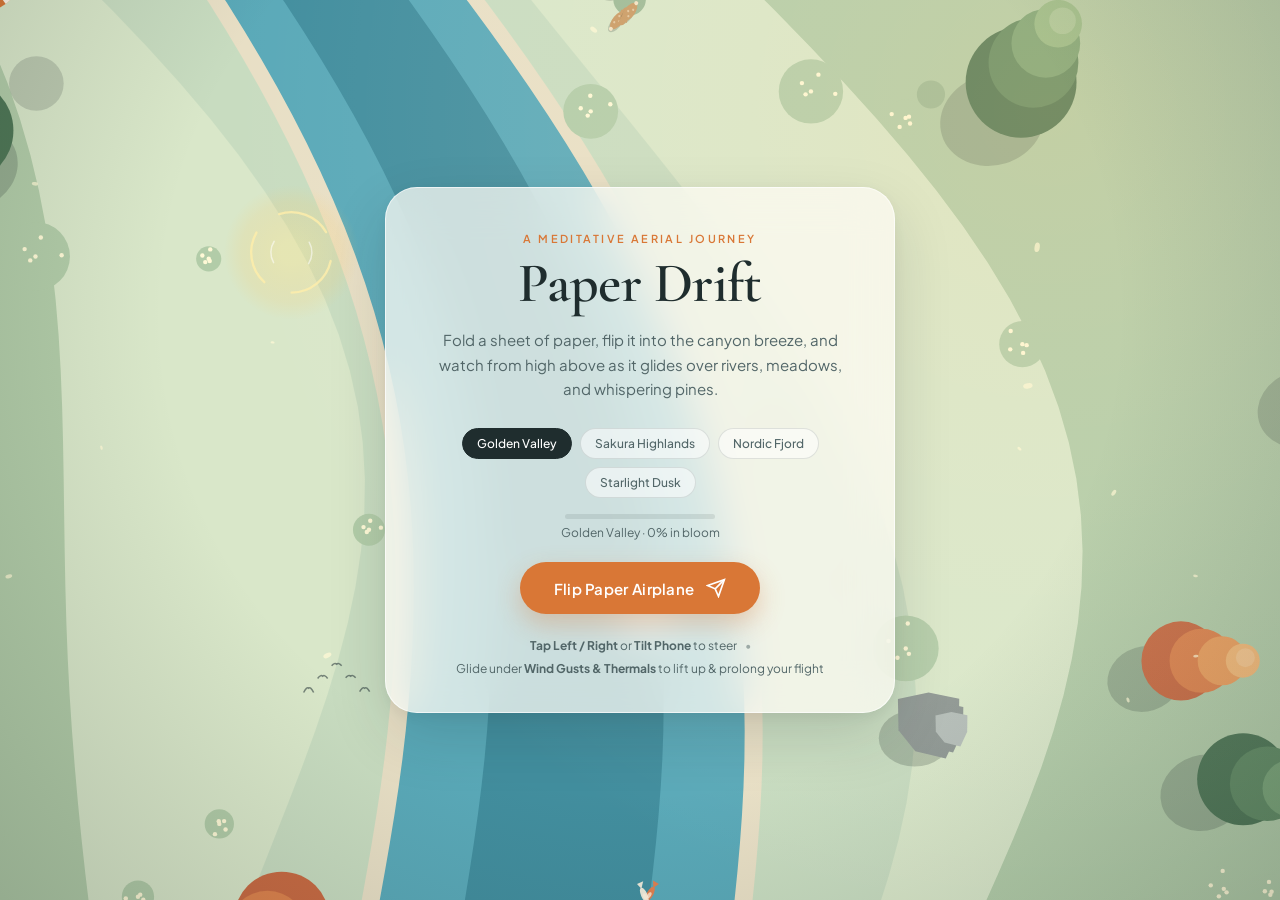
==== zenflight/index.html @ 858b2fb8 "ZenFlight: living world (wake, ripples, creatures, rainbow, escort birds, bloom) Co-Authored-By: Cla" ====
<!DOCTYPE html>
<html lang="en">
<head>
  <meta charset="UTF-8" />
  <meta name="viewport" content="width=device-width, initial-scale=1.0, maximum-scale=1.0, user-scalable=no, viewport-fit=cover" />
  <meta name="apple-mobile-web-app-capable" content="yes" />
  <meta name="apple-mobile-web-app-status-bar-style" content="black-translucent" />
  <meta name="theme-color" content="#d7e6de" />
  <title>Drift — A Peaceful Paper Airplane Journey</title>
  <link rel="preconnect" href="https://fonts.googleapis.com">
  <link rel="preconnect" href="https://fonts.gstatic.com" crossorigin>
  <link href="https://fonts.googleapis.com/css2?family=Cormorant+Garamond:ital,wght@0,400;0,600;1,400&family=Plus+Jakarta+Sans:wght@300;400;500;600&display=swap" rel="stylesheet">
  <link rel="stylesheet" href="styles.css" />
</head>
<body>
  <div id="game-container">
    <canvas id="game-canvas"></canvas>

    <!-- Subtle Vignette & Sun Flare Overlay -->
    <div id="atmosphere-overlay"></div>

    <!-- Gentle in-world messages -->
    <div id="whisper" class="whisper" aria-live="polite"></div>

    <!-- Top HUD -->
    <header id="hud-top" class="hud-hidden">
      <div class="hud-stats">
        <div class="stat-pill">
          <span class="stat-label">DISTANCE</span>
          <span id="stat-distance" class="stat-value">0 m</span>
        </div>
        <div class="stat-pill">
          <span class="stat-label">ALTITUDE</span>
          <span id="stat-altitude" class="stat-value">42 m</span>
        </div>
        <div class="stat-pill">
          <span class="stat-label">WIND RINGS</span>
          <span id="stat-thermals" class="stat-value">0</span>
        </div>
      </div>

      <div class="hud-controls">
        <button id="btn-biome" class="icon-btn" title="Change Time of Day / Scenery">
          <svg width="18" height="18" viewBox="0 0 24 24" fill="none" stroke="currentColor" stroke-width="1.8">
            <circle cx="12" cy="12" r="4"/>
            <path d="M12 2v2M12 20v2M4.93 4.93l1.41 1.41M17.66 17.66l1.41 1.41M2 12h2M20 12h2M6.34 17.66l-1.41 1.41M19.07 4.93l-1.41 1.41"/>
          </svg>
          <span id="biome-label">Golden Valley</span>
        </button>

        <button id="btn-zen" class="icon-btn" title="Toggle Zen Mode (No Obstacle Collisions)">
          <svg width="18" height="18" viewBox="0 0 24 24" fill="none" stroke="currentColor" stroke-width="1.8">
            <path d="M12 22s8-4 8-10V5l-8-3-8 3v7c0 6 8 10 8 10z"/>
          </svg>
          <span id="zen-label">Zen: Off</span>
        </button>

        <button id="btn-tilt" class="icon-btn" title="Toggle Phone Tilt Steering">
          <svg width="18" height="18" viewBox="0 0 24 24" fill="none" stroke="currentColor" stroke-width="1.8">
            <rect x="6" y="2" width="12" height="20" rx="2" ry="2"/>
            <line x1="12" y1="18" x2="12.01" y2="18"/>
          </svg>
          <span id="tilt-label">Tilt: On</span>
        </button>

        <button id="btn-audio" class="icon-btn" title="Toggle Ambient Soundscape">
          <svg id="icon-sound-on" width="18" height="18" viewBox="0 0 24 24" fill="none" stroke="currentColor" stroke-width="1.8">
            <polygon points="11 5 6 9 2 9 2 15 6 15 11 19 11 5"/>
            <path d="M15.54 8.46a5 5 0 0 1 0 7.07"/>
            <path d="M19.07 4.93a10 10 0 0 1 0 14.14"/>
          </svg>
          <svg id="icon-sound-off" class="hidden" width="18" height="18" viewBox="0 0 24 24" fill="none" stroke="currentColor" stroke-width="1.8">
            <polygon points="11 5 6 9 2 9 2 15 6 15 11 19 11 5"/>
            <line x1="23" y1="9" x2="17" y2="15"/>
            <line x1="17" y1="9" x2="23" y2="15"/>
          </svg>
        </button>
      </div>
    </header>

    <!-- Interactive Breeze Touch Zones Indicator (fades out after first few turns) -->
    <div id="breeze-hints" class="hud-hidden">
      <div class="breeze-zone left-zone" id="hint-left">
        <div class="breeze-icon">
          <svg width="28" height="28" viewBox="0 0 24 24" fill="none" stroke="currentColor" stroke-width="1.5">
            <path d="M9.59 4.59A2 2 0 1 1 11 8H2m10.59 11.41A2 2 0 1 0 14 16H2m15.73-8.27A2.5 2.5 0 1 1 19.5 12H2"/>
          </svg>
        </div>
        <span>Tap or Tilt Left<br><small>Steer Left</small></span>
      </div>
      <div class="breeze-zone right-zone" id="hint-right">
        <div class="breeze-icon">
          <svg width="28" height="28" viewBox="0 0 24 24" fill="none" stroke="currentColor" stroke-width="1.5" style="transform: scaleX(-1);">
            <path d="M9.59 4.59A2 2 0 1 1 11 8H2m10.59 11.41A2 2 0 1 0 14 16H2m15.73-8.27A2.5 2.5 0 1 1 19.5 12H2"/>
          </svg>
        </div>
        <span>Tap or Tilt Right<br><small>Steer Right</small></span>
      </div>
    </div>

    <!-- Title / Launch Screen -->
    <section id="title-screen" class="overlay-screen active">
      <div class="title-card">
        <span class="subtitle-eyebrow">A MEDITATIVE AERIAL JOURNEY</span>
        <h1 class="main-title">Paper Drift</h1>
        <p class="title-description">
          Fold a sheet of paper, flip it into the canyon breeze, and watch from high above as it glides over rivers, meadows, and whispering pines.
        </p>

        <div class="biome-selector">
          <button class="biome-chip active" data-biome="0">Golden Valley</button>
          <button class="biome-chip" data-biome="1">Sakura Highlands</button>
          <button class="biome-chip" data-biome="2">Nordic Fjord</button>
          <button class="biome-chip" data-biome="3">Starlight Dusk</button>
        </div>

        <div class="bloom-mini">
          <div class="bloom-bar small"><div id="bloom-mini-fill" class="bloom-fill"></div></div>
          <span id="bloom-mini-text"></span>
        </div>

        <button id="btn-launch" class="primary-btn">
          <span>Flip Paper Airplane</span>
          <svg width="20" height="20" viewBox="0 0 24 24" fill="none" stroke="currentColor" stroke-width="2">
            <line x1="22" y1="2" x2="11" y2="13"/>
            <polygon points="22 2 15 22 11 13 2 9 22 2"/>
          </svg>
        </button>

        <div class="controls-footnote">
          <span><strong>Tap Left / Right</strong> or <strong>Tilt Phone</strong> to steer</span>
          <span class="dot">•</span>
          <span>Glide under <strong>Wind Gusts &amp; Thermals</strong> to lift up &amp; prolong your flight</span>
        </div>
      </div>
    </section>

    <!-- Soft Landing / Rest Screen -->
    <section id="landing-screen" class="overlay-screen">
      <div class="title-card compact">
        <span id="landing-reason" class="subtitle-eyebrow">GENTLE LANDING IN THE MEADOW</span>
        <h2 class="secondary-title">Flight Complete</h2>
        <div id="new-record-badge" class="new-record-badge hidden">
          <svg width="15" height="15" viewBox="0 0 24 24" fill="currentColor" stroke="none">
            <polygon points="12 2 15.09 8.26 22 9.27 17 14.14 18.18 21.02 12 17.77 5.82 21.02 7 14.14 2 9.27 8.91 8.26 12 2"/>
          </svg>
          <span>New Longest Glide Record!</span>
        </div>
        
        <div class="summary-grid">
          <div class="summary-item">
            <span class="summary-num" id="final-distance">0 m</span>
            <span class="summary-lbl">Distance Flown</span>
          </div>
          <div class="summary-item">
            <span class="summary-num" id="final-thermals">0</span>
            <span class="summary-lbl">Gusts &amp; Thermals</span>
          </div>
          <div class="summary-item" id="best-summary-item">
            <span class="summary-num" id="final-best">0 m</span>
            <span class="summary-lbl">Longest Glide</span>
          </div>
        </div>

        <div class="bloom-panel">
          <div class="bloom-head"><span id="bloom-title">Valley in bloom</span><span id="bloom-pct">0%</span></div>
          <div class="bloom-bar"><div id="bloom-fill" class="bloom-fill"></div></div>
          <div class="bloom-foot" id="bloom-note"></div>
        </div>

        <div class="action-row">
          <button id="btn-relaunch" class="primary-btn">
            <span>Flip Another Plane</span>
            <svg width="18" height="18" viewBox="0 0 24 24" fill="none" stroke="currentColor" stroke-width="2">
              <line x1="22" y1="2" x2="11" y2="13"/>
              <polygon points="22 2 15 22 11 13 2 9 22 2"/>
            </svg>
          </button>
          <button id="btn-change-env" class="secondary-btn" title="Change the scenery for your next flight">
            <svg width="16" height="16" viewBox="0 0 24 24" fill="none" stroke="currentColor" stroke-width="2" stroke-linecap="round" stroke-linejoin="round">
              <path d="M3 18l6-9 4 6 3-4 5 7z"/><circle cx="17" cy="6" r="2"/>
            </svg>
            <span>Change Environment: <strong id="env-btn-name">Golden Valley</strong></span>
          </button>
        </div>
      </div>
    </section>
  </div>

  <script src="game.js"></script>
</body>
</html>
---- zenflight/styles.css ----
:root {
  --glass-bg: rgba(255, 252, 246, 0.72);
  --glass-border: rgba(255, 255, 255, 0.65);
  --glass-shadow: 0 24px 60px rgba(24, 34, 38, 0.14), 0 4px 16px rgba(24, 34, 38, 0.06);
  --text-primary: #1f2d2e;
  --text-secondary: #526668;
  --accent-warm: #d97736;
  --accent-warm-hover: #c56628;
  --font-serif: 'Cormorant Garamond', Georgia, serif;
  --font-sans: 'Plus Jakarta Sans', -apple-system, BlinkMacSystemFont, sans-serif;
}

* {
  box-sizing: border-box;
  margin: 0;
  padding: 0;
  user-select: none;
  -webkit-user-select: none;
  -webkit-touch-callout: none;
  -webkit-tap-highlight-color: transparent;
}

html, body {
  width: 100%;
  height: 100%;
  height: 100dvh;
  overflow: hidden;
  overscroll-behavior: none;
  touch-action: none;
  background-color: #d7e6de;
  font-family: var(--font-sans);
  color: var(--text-primary);
}

#game-container {
  position: relative;
  width: 100vw;
  height: 100vh;
  height: 100dvh;
  overflow: hidden;
  touch-action: none;
}

#game-canvas {
  display: block;
  width: 100%;
  height: 100%;
  cursor: pointer;
  touch-action: none;
}

#atmosphere-overlay {
  position: absolute;
  inset: 0;
  pointer-events: none;
  background: radial-gradient(circle at 50% 35%, transparent 55%, rgba(16, 26, 28, 0.18) 100%);
  z-index: 2;
}

/* Top HUD */
#hud-top {
  position: absolute;
  top: max(20px, env(safe-area-inset-top, 20px));
  left: max(24px, env(safe-area-inset-left, 24px));
  right: max(24px, env(safe-area-inset-right, 24px));
  display: flex;
  justify-content: space-between;
  align-items: center;
  z-index: 10;
  pointer-events: none;
  transition: opacity 0.6s ease, transform 0.6s ease;
}

.hud-hidden {
  opacity: 0 !important;
  transform: translateY(-10px);
  pointer-events: none !important;
}

.hud-stats {
  display: flex;
  gap: 12px;
  pointer-events: auto;
}

.stat-pill {
  background: rgba(255, 253, 249, 0.72);
  backdrop-filter: blur(12px);
  -webkit-backdrop-filter: blur(12px);
  border: 1px solid rgba(255, 255, 255, 0.6);
  border-radius: 999px;
  padding: 8px 18px;
  display: flex;
  align-items: baseline;
  gap: 8px;
  box-shadow: 0 4px 20px rgba(0, 0, 0, 0.06);
  transition: background 0.3s ease, border-color 0.3s ease, transform 0.3s ease;
}

.stat-pill.low-altitude {
  background: rgba(255, 236, 214, 0.92);
  border-color: rgba(217, 119, 54, 0.65);
}

.stat-pill.low-altitude .stat-value,
.stat-pill.low-altitude .stat-label {
  color: #b85318;
}

.stat-label {
  font-size: 10px;
  font-weight: 600;
  letter-spacing: 0.14em;
  color: var(--text-secondary);
}

.stat-value {
  font-size: 15px;
  font-weight: 600;
  color: var(--text-primary);
  font-variant-numeric: tabular-nums;
}

.hud-controls {
  display: flex;
  gap: 10px;
  pointer-events: auto;
}

.icon-btn {
  display: inline-flex;
  align-items: center;
  gap: 7px;
  background: rgba(255, 253, 249, 0.75);
  backdrop-filter: blur(12px);
  -webkit-backdrop-filter: blur(12px);
  border: 1px solid rgba(255, 255, 255, 0.65);
  border-radius: 999px;
  padding: 8px 15px;
  font-family: var(--font-sans);
  font-size: 12px;
  font-weight: 500;
  color: var(--text-primary);
  cursor: pointer;
  box-shadow: 0 4px 18px rgba(0, 0, 0, 0.06);
  transition: all 0.2s ease;
}

.icon-btn:hover {
  background: rgba(255, 255, 255, 0.92);
  transform: translateY(-1px);
}

.icon-btn.active-mode {
  background: rgba(217, 119, 54, 0.16);
  border-color: rgba(217, 119, 54, 0.45);
  color: #9e4710;
}

.hidden {
  display: none !important;
}

/* Interactive Breeze Hints */
#breeze-hints {
  position: absolute;
  bottom: max(36px, calc(env(safe-area-inset-bottom, 0px) + 18px));
  left: max(36px, env(safe-area-inset-left, 36px));
  right: max(36px, env(safe-area-inset-right, 36px));
  display: flex;
  justify-content: space-between;
  pointer-events: none;
  z-index: 6;
  transition: opacity 1s ease;
}

.breeze-zone {
  display: flex;
  align-items: center;
  gap: 12px;
  padding: 12px 20px;
  border-radius: 20px;
  background: rgba(255, 253, 249, 0.42);
  backdrop-filter: blur(8px);
  -webkit-backdrop-filter: blur(8px);
  border: 1px solid rgba(255, 255, 255, 0.45);
  color: var(--text-primary);
  font-size: 13px;
  font-weight: 500;
  line-height: 1.3;
  transition: transform 0.25s ease, background 0.25s ease, opacity 0.6s ease;
}

.breeze-zone small {
  font-weight: 400;
  font-size: 11px;
  color: var(--text-secondary);
}

.breeze-zone.right-zone {
  flex-direction: row-reverse;
  text-align: right;
}

.breeze-zone.active-gust {
  background: rgba(255, 255, 255, 0.82);
  transform: scale(1.05);
}

/* Overlay Screens */
.overlay-screen {
  position: absolute;
  inset: 0;
  display: flex;
  align-items: center;
  justify-content: center;
  padding: 24px;
  z-index: 20;
  opacity: 0;
  pointer-events: none;
  transition: opacity 0.55s cubic-bezier(0.22, 1, 0.36, 1);
}

.overlay-screen.active {
  opacity: 1;
  pointer-events: auto;
}

.title-card {
  max-width: 510px;
  width: 100%;
  background: var(--glass-bg);
  backdrop-filter: blur(22px);
  -webkit-backdrop-filter: blur(22px);
  border: 1px solid var(--glass-border);
  border-radius: 32px;
  padding: 44px 40px 36px;
  text-align: center;
  box-shadow: var(--glass-shadow);
  transform: translateY(12px);
  transition: transform 0.55s cubic-bezier(0.22, 1, 0.36, 1);
}

.overlay-screen.active .title-card {
  transform: translateY(0);
}

.subtitle-eyebrow {
  display: block;
  font-size: 11px;
  font-weight: 600;
  letter-spacing: 0.22em;
  color: var(--accent-warm);
  margin-bottom: 10px;
}

.main-title {
  font-family: var(--font-serif);
  font-size: 56px;
  font-weight: 600;
  line-height: 1.02;
  letter-spacing: -0.01em;
  color: var(--text-primary);
  margin-bottom: 16px;
}

.secondary-title {
  font-family: var(--font-serif);
  font-size: 42px;
  font-weight: 600;
  color: var(--text-primary);
  margin-bottom: 24px;
}

.title-description {
  font-size: 15px;
  line-height: 1.65;
  color: var(--text-secondary);
  margin-bottom: 26px;
}

.biome-selector {
  display: flex;
  flex-wrap: wrap;
  justify-content: center;
  gap: 8px;
  margin-bottom: 28px;
}

.biome-chip {
  background: rgba(255, 255, 255, 0.55);
  border: 1px solid rgba(31, 45, 46, 0.12);
  border-radius: 999px;
  padding: 7px 14px;
  font-family: var(--font-sans);
  font-size: 12px;
  font-weight: 500;
  color: var(--text-secondary);
  cursor: pointer;
  transition: all 0.2s ease;
}

.biome-chip:hover {
  background: rgba(255, 255, 255, 0.85);
  color: var(--text-primary);
}

.biome-chip.active {
  background: var(--text-primary);
  color: #fff;
  border-color: var(--text-primary);
}

.primary-btn {
  display: inline-flex;
  align-items: center;
  justify-content: center;
  gap: 12px;
  background: var(--accent-warm);
  color: #fff;
  border: none;
  border-radius: 999px;
  padding: 16px 34px;
  font-family: var(--font-sans);
  font-size: 15px;
  font-weight: 600;
  letter-spacing: 0.02em;
  cursor: pointer;
  box-shadow: 0 10px 26px rgba(217, 119, 54, 0.32);
  transition: transform 0.22s ease, background 0.22s ease, box-shadow 0.22s ease;
}

.primary-btn:hover {
  background: var(--accent-warm-hover);
  transform: translateY(-2px);
  box-shadow: 0 14px 30px rgba(217, 119, 54, 0.42);
}

.primary-btn:active {
  transform: translateY(0);
}

.whisper {
  position: absolute;
  top: 17%;
  left: 50%;
  transform: translate(-50%, -6px);
  z-index: 8;
  padding: 9px 18px;
  border-radius: 999px;
  background: rgba(255, 252, 246, 0.78);
  border: 1px solid rgba(255, 255, 255, 0.7);
  box-shadow: 0 8px 24px rgba(24, 34, 38, 0.12);
  font-family: var(--font-serif);
  font-style: italic;
  font-size: 17px;
  color: var(--text-primary);
  white-space: nowrap;
  max-width: 92vw;
  overflow: hidden;
  text-overflow: ellipsis;
  opacity: 0;
  pointer-events: none;
  transition: opacity 0.6s ease, transform 0.6s ease;
}

.whisper.show {
  opacity: 1;
  transform: translate(-50%, 0);
}

.bloom-panel {
  margin: 0 auto 24px;
  max-width: 360px;
  text-align: left;
}

.bloom-head {
  display: flex;
  justify-content: space-between;
  font-family: var(--font-sans);
  font-size: 12px;
  font-weight: 600;
  letter-spacing: 0.04em;
  color: var(--text-secondary);
  margin-bottom: 7px;
}

.bloom-bar {
  height: 8px;
  border-radius: 999px;
  background: rgba(31, 45, 46, 0.1);
  overflow: hidden;
}

.bloom-bar.small {
  width: 150px;
  height: 5px;
}

.bloom-fill {
  height: 100%;
  width: 0;
  border-radius: 999px;
  background: linear-gradient(90deg, #8fbf8a, #f0a6b8);
  transition: width 1.4s cubic-bezier(0.22, 0.8, 0.3, 1);
}

.bloom-foot {
  margin-top: 7px;
  font-family: var(--font-sans);
  font-size: 12px;
  color: var(--text-secondary);
}

.bloom-mini {
  display: flex;
  flex-direction: column;
  align-items: center;
  gap: 6px;
  margin: -12px 0 22px;
  font-family: var(--font-sans);
  font-size: 12px;
  color: var(--text-secondary);
}

.action-row {
  display: flex;
  flex-direction: column;
  align-items: center;
  gap: 14px;
}

.secondary-btn {
  display: inline-flex;
  align-items: center;
  justify-content: center;
  gap: 8px;
  background: rgba(255, 255, 255, 0.55);
  color: var(--text-secondary);
  border: 1px solid rgba(31, 45, 46, 0.14);
  border-radius: 999px;
  padding: 11px 22px;
  font-family: var(--font-sans);
  font-size: 13px;
  font-weight: 500;
  cursor: pointer;
  transition: background 0.2s ease, color 0.2s ease, transform 0.2s ease;
}

.secondary-btn strong {
  font-weight: 600;
  color: var(--text-primary);
}

.secondary-btn:hover {
  background: rgba(255, 255, 255, 0.9);
  color: var(--text-primary);
  transform: translateY(-1px);
}

.controls-footnote {
  margin-top: 24px;
  font-size: 12px;
  color: var(--text-secondary);
  display: flex;
  flex-wrap: wrap;
  justify-content: center;
  gap: 8px;
}

.controls-footnote .dot {
  opacity: 0.5;
}

/* Summary Grid on Landing Screen */
.new-record-badge {
  display: inline-flex;
  align-items: center;
  gap: 7px;
  background: linear-gradient(135deg, rgba(217, 119, 54, 0.18), rgba(244, 184, 96, 0.28));
  border: 1px solid rgba(217, 119, 54, 0.45);
  color: #a64b12;
  font-size: 12px;
  font-weight: 600;
  letter-spacing: 0.04em;
  padding: 6px 16px;
  border-radius: 999px;
  margin-top: -10px;
  margin-bottom: 20px;
  box-shadow: 0 4px 14px rgba(217, 119, 54, 0.15);
  animation: gentlePulse 2.4s ease-in-out infinite;
}

@keyframes gentlePulse {
  0%, 100% { transform: scale(1); }
  50% { transform: scale(1.04); }
}

.summary-grid {
  display: grid;
  grid-template-columns: repeat(3, 1fr);
  gap: 12px;
  margin-bottom: 28px;
}

.summary-item {
  background: rgba(255, 255, 255, 0.55);
  border: 1px solid rgba(255, 255, 255, 0.7);
  border-radius: 18px;
  padding: 16px 10px;
  display: flex;
  flex-direction: column;
  gap: 4px;
  transition: background 0.3s ease, border-color 0.3s ease;
}

.summary-item.record-highlight {
  background: rgba(255, 244, 224, 0.88);
  border-color: rgba(217, 119, 54, 0.55);
}

.summary-item.record-highlight .summary-num {
  color: var(--accent-warm);
}

.summary-num {
  font-family: var(--font-serif);
  font-size: 28px;
  font-weight: 600;
  color: var(--text-primary);
}

.summary-lbl {
  font-size: 11px;
  color: var(--text-secondary);
}

@media (max-width: 640px) {
  #hud-top {
    top: max(10px, env(safe-area-inset-top, 10px));
    left: max(10px, env(safe-area-inset-left, 10px));
    right: max(10px, env(safe-area-inset-right, 10px));
    flex-direction: column;
    align-items: stretch;
    gap: 6px;
  }
  .hud-stats, .hud-controls {
    justify-content: center;
    flex-wrap: wrap;
    gap: 6px;
  }
  .stat-pill {
    padding: 5px 11px;
    gap: 5px;
  }
  .stat-label {
    font-size: 9px;
    letter-spacing: 0.1em;
  }
  .stat-value {
    font-size: 13px;
  }
  .icon-btn {
    padding: 6px 11px;
    font-size: 11px;
    gap: 5px;
  }
  .icon-btn svg {
    width: 15px;
    height: 15px;
  }
  .overlay-screen {
    padding: 16px;
  }
  .main-title {
    font-size: 40px;
    margin-bottom: 10px;
  }
  .secondary-title {
    font-size: 32px;
    margin-bottom: 16px;
  }
  .title-description {
    font-size: 13.5px;
    line-height: 1.5;
    margin-bottom: 18px;
  }
  .biome-selector {
    gap: 6px;
    margin-bottom: 20px;
  }
  .biome-chip {
    padding: 6px 11px;
    font-size: 11px;
  }
  .primary-btn {
    width: 100%;
    padding: 14px 24px;
    font-size: 14px;
  }
  .title-card {
    padding: 26px 20px 22px;
    border-radius: 26px;
    max-height: calc(100dvh - 32px);
    overflow-y: auto;
  }
  .summary-grid {
    gap: 8px;
    margin-bottom: 20px;
  }
  .summary-item {
    padding: 12px 6px;
    border-radius: 14px;
  }
  .summary-num {
    font-size: 22px;
  }
  .summary-lbl {
    font-size: 10px;
  }
  #breeze-hints {
    bottom: max(16px, calc(env(safe-area-inset-bottom, 0px) + 12px));
    left: max(12px, env(safe-area-inset-left, 12px));
    right: max(12px, env(safe-area-inset-right, 12px));
    gap: 8px;
  }
  .breeze-zone {
    padding: 8px 12px;
    font-size: 11.5px;
    gap: 8px;
    border-radius: 16px;
  }
  .breeze-icon svg {
    width: 22px;
    height: 22px;
  }
}

@media (max-height: 520px) {
  .title-card {
    padding: 18px 22px 16px;
    max-height: calc(100dvh - 20px);
    overflow-y: auto;
  }
  .main-title {
    font-size: 32px;
    margin-bottom: 6px;
  }
  .secondary-title {
    font-size: 26px;
    margin-bottom: 10px;
  }
  .title-description {
    font-size: 12.5px;
    margin-bottom: 12px;
  }
  .biome-selector {
    margin-bottom: 12px;
  }
  .primary-btn {
    padding: 11px 22px;
    font-size: 13px;
  }
  .controls-footnote {
    margin-top: 12px;
  }
}
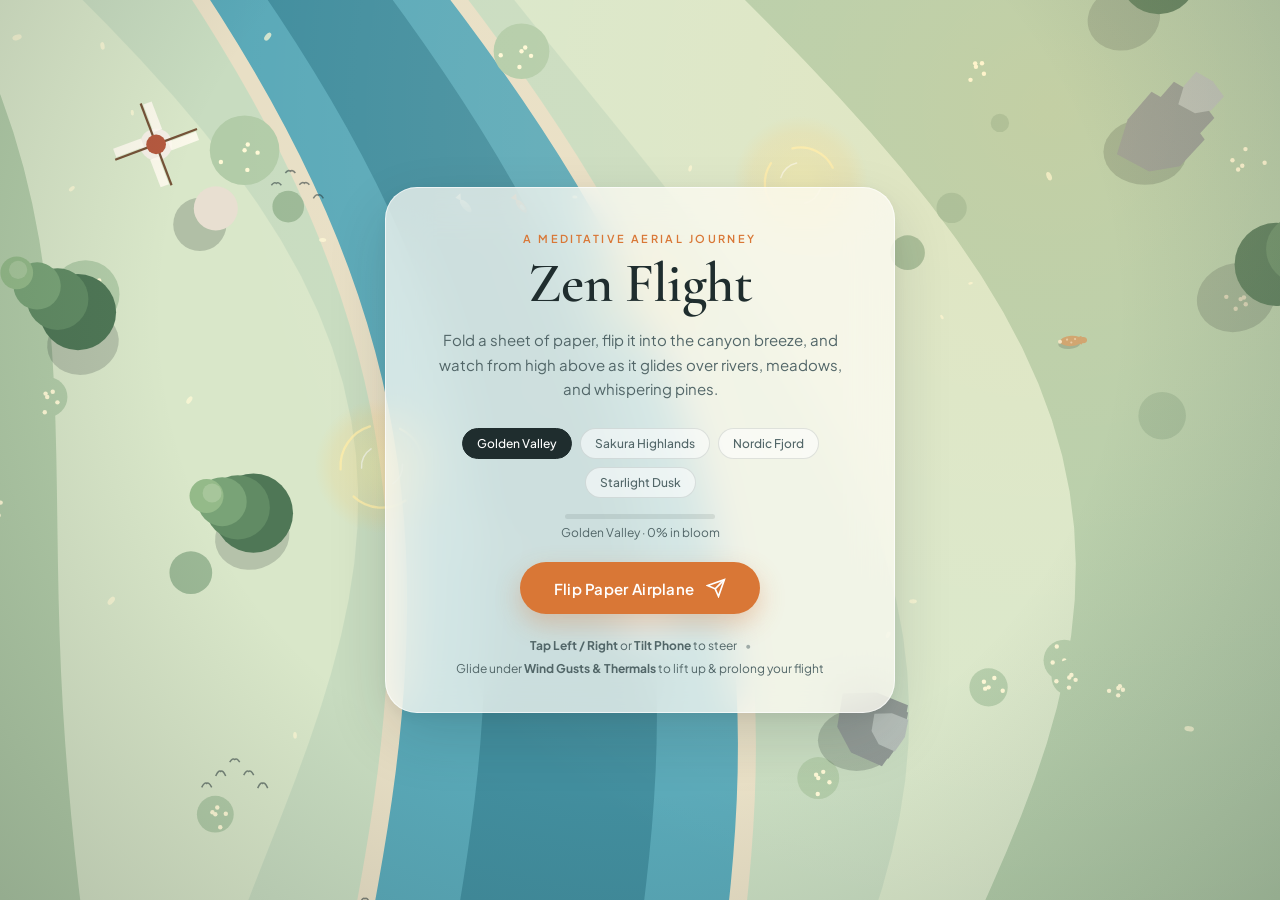
==== commit a8bdbe4e: "ZenFlight: rename game to Zen Flight Co-Authored-By: Claude Sonnet 5.5 <noreply@anthropic.com>" ====
--- a/zenflight/index.html
+++ b/zenflight/index.html
@@ -6,7 +6,7 @@
   <meta name="apple-mobile-web-app-capable" content="yes" />
   <meta name="apple-mobile-web-app-status-bar-style" content="black-translucent" />
   <meta name="theme-color" content="#d7e6de" />
-  <title>Drift — A Peaceful Paper Airplane Journey</title>
+  <title>Zen Flight — A Peaceful Paper Airplane Journey</title>
   <link rel="preconnect" href="https://fonts.googleapis.com">
   <link rel="preconnect" href="https://fonts.gstatic.com" crossorigin>
   <link href="https://fonts.googleapis.com/css2?family=Cormorant+Garamond:ital,wght@0,400;0,600;1,400&family=Plus+Jakarta+Sans:wght@300;400;500;600&display=swap" rel="stylesheet">
@@ -102,7 +102,7 @@
     <section id="title-screen" class="overlay-screen active">
       <div class="title-card">
         <span class="subtitle-eyebrow">A MEDITATIVE AERIAL JOURNEY</span>
-        <h1 class="main-title">Paper Drift</h1>
+        <h1 class="main-title">Zen Flight</h1>
         <p class="title-description">
           Fold a sheet of paper, flip it into the canyon breeze, and watch from high above as it glides over rivers, meadows, and whispering pines.
         </p>
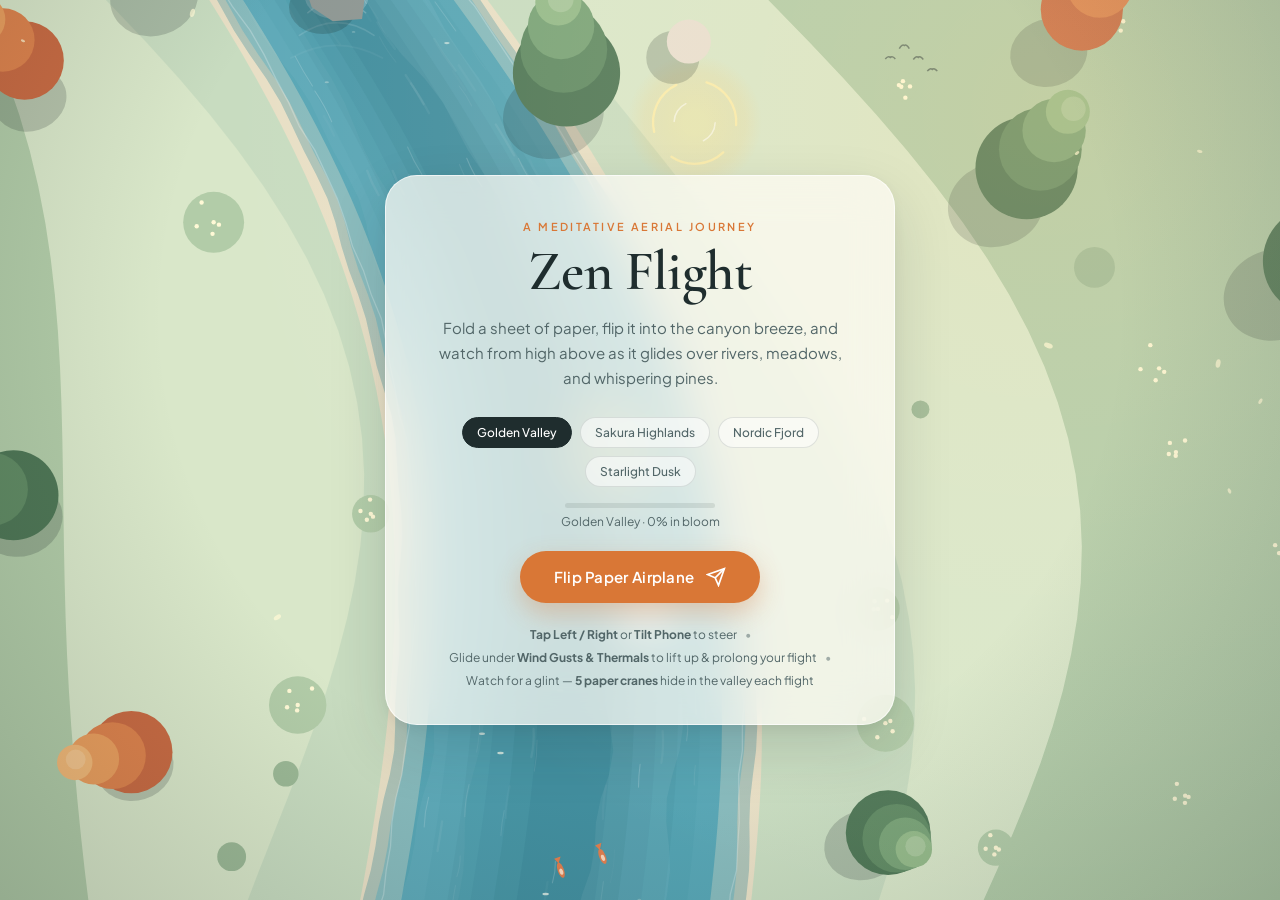
==== commit 1e7cadb3: "ZenFlight: hidden paper cranes, 25% fewer leaves, more realistic river - Five hidden origami cranes " ====
--- a/zenflight/index.html
+++ b/zenflight/index.html
@@ -131,6 +131,8 @@
           <span><strong>Tap Left / Right</strong> or <strong>Tilt Phone</strong> to steer</span>
           <span class="dot">•</span>
           <span>Glide under <strong>Wind Gusts &amp; Thermals</strong> to lift up &amp; prolong your flight</span>
+          <span class="dot">•</span>
+          <span>Watch for a glint — <strong>5 paper cranes</strong> hide in the valley each flight</span>
         </div>
       </div>
     </section>
@@ -162,6 +164,11 @@
           </div>
         </div>
 
+        <div class="crane-panel">
+          <div class="crane-row" id="crane-row" aria-hidden="true"></div>
+          <span class="crane-note" id="crane-note"></span>
+        </div>
+
         <div class="bloom-panel">
           <div class="bloom-head"><span id="bloom-title">Valley in bloom</span><span id="bloom-pct">0%</span></div>
           <div class="bloom-bar"><div id="bloom-fill" class="bloom-fill"></div></div>
--- a/zenflight/styles.css
+++ b/zenflight/styles.css
@@ -666,3 +666,36 @@
     margin-top: 12px;
   }
 }
+
+/* Hidden paper cranes summary */
+.crane-panel {
+  margin: 0 auto 18px;
+  max-width: 360px;
+  display: flex;
+  flex-direction: column;
+  align-items: center;
+  gap: 6px;
+}
+
+.crane-row {
+  display: flex;
+  gap: 8px;
+}
+
+.crane-icon svg {
+  display: block;
+  fill: rgba(31, 45, 46, 0.12);
+  transition: fill 0.4s ease, transform 0.4s ease;
+}
+
+.crane-icon.found svg {
+  fill: #e9b949;
+  filter: drop-shadow(0 1px 2px rgba(201, 143, 42, 0.45));
+}
+
+.crane-note {
+  font-family: var(--font-sans);
+  font-size: 12px;
+  color: var(--text-secondary);
+  text-align: center;
+}
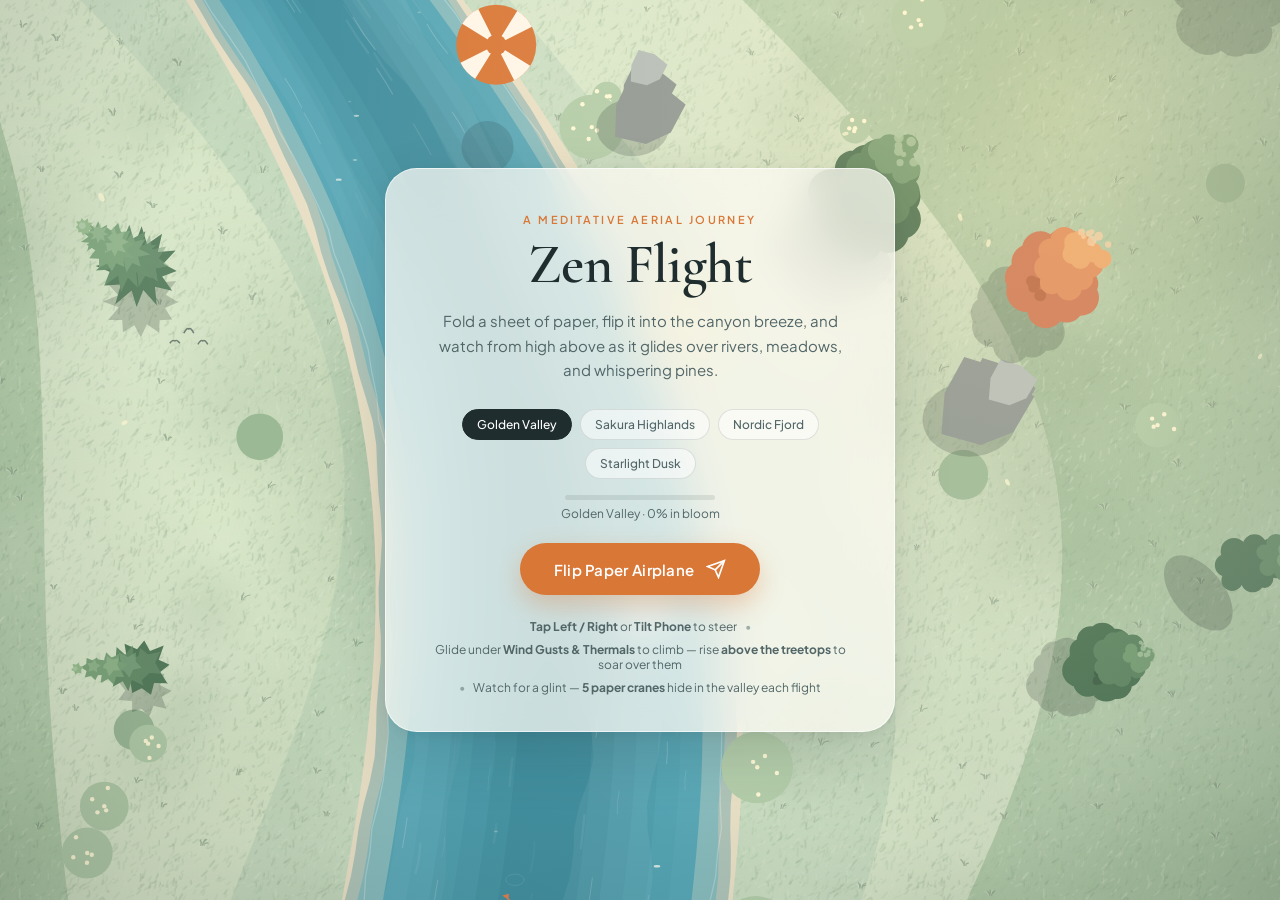
==== commit c72d5cdc: "ZenFlight: realistic varied trees, treeline fly-over cues, escort V, fewer rings - Trees come in thr" ====
--- a/zenflight/index.html
+++ b/zenflight/index.html
@@ -30,7 +30,7 @@
           <span id="stat-distance" class="stat-value">0 m</span>
         </div>
         <div class="stat-pill">
-          <span class="stat-label">ALTITUDE</span>
+          <span id="stat-altitude-label" class="stat-label">ALTITUDE</span>
           <span id="stat-altitude" class="stat-value">42 m</span>
         </div>
         <div class="stat-pill">
@@ -130,7 +130,7 @@
         <div class="controls-footnote">
           <span><strong>Tap Left / Right</strong> or <strong>Tilt Phone</strong> to steer</span>
           <span class="dot">•</span>
-          <span>Glide under <strong>Wind Gusts &amp; Thermals</strong> to lift up &amp; prolong your flight</span>
+          <span>Glide under <strong>Wind Gusts &amp; Thermals</strong> to climb — rise <strong>above the treetops</strong> to soar over them</span>
           <span class="dot">•</span>
           <span>Watch for a glint — <strong>5 paper cranes</strong> hide in the valley each flight</span>
         </div>
--- a/zenflight/styles.css
+++ b/zenflight/styles.css
@@ -699,3 +699,15 @@
   color: var(--text-secondary);
   text-align: center;
 }
+
+/* Above the treeline: calm green glow on the altitude pill */
+.stat-pill.above-trees {
+  background: rgba(226, 244, 222, 0.92);
+  border-color: rgba(92, 150, 96, 0.6);
+  transition: background 0.4s ease, border-color 0.4s ease;
+}
+
+.stat-pill.above-trees .stat-value,
+.stat-pill.above-trees .stat-label {
+  color: #3f7a45;
+}
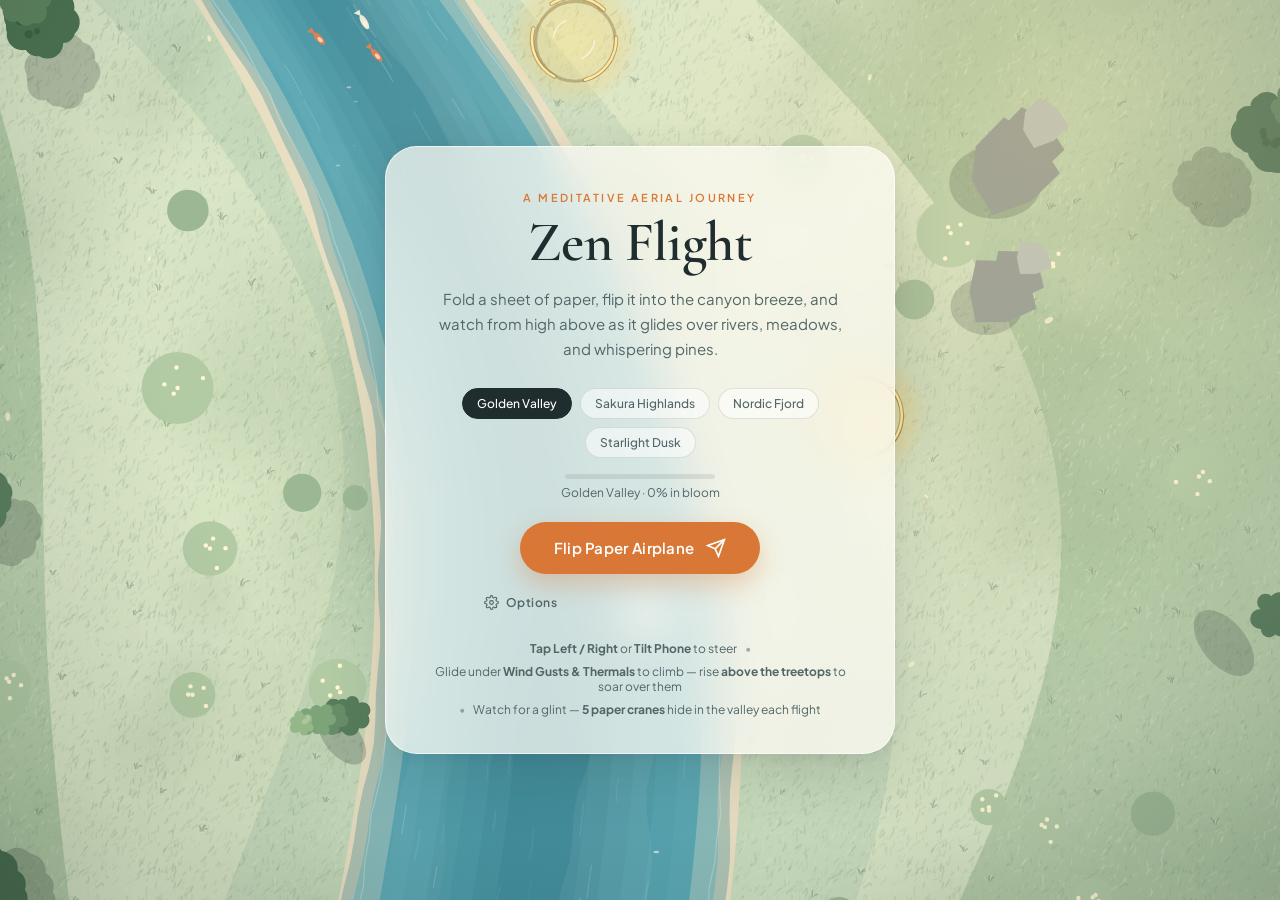
==== commit 05fcb71a: "ZenFlight: title-screen options menu, weather toggle, 25% fewer wind rings - In-flight HUD now only " ====
--- a/zenflight/index.html
+++ b/zenflight/index.html
@@ -37,44 +37,6 @@
           <span class="stat-label">WIND RINGS</span>
           <span id="stat-thermals" class="stat-value">0</span>
         </div>
-      </div>
-
-      <div class="hud-controls">
-        <button id="btn-biome" class="icon-btn" title="Change Time of Day / Scenery">
-          <svg width="18" height="18" viewBox="0 0 24 24" fill="none" stroke="currentColor" stroke-width="1.8">
-            <circle cx="12" cy="12" r="4"/>
-            <path d="M12 2v2M12 20v2M4.93 4.93l1.41 1.41M17.66 17.66l1.41 1.41M2 12h2M20 12h2M6.34 17.66l-1.41 1.41M19.07 4.93l-1.41 1.41"/>
-          </svg>
-          <span id="biome-label">Golden Valley</span>
-        </button>
-
-        <button id="btn-zen" class="icon-btn" title="Toggle Zen Mode (No Obstacle Collisions)">
-          <svg width="18" height="18" viewBox="0 0 24 24" fill="none" stroke="currentColor" stroke-width="1.8">
-            <path d="M12 22s8-4 8-10V5l-8-3-8 3v7c0 6 8 10 8 10z"/>
-          </svg>
-          <span id="zen-label">Zen: Off</span>
-        </button>
-
-        <button id="btn-tilt" class="icon-btn" title="Toggle Phone Tilt Steering">
-          <svg width="18" height="18" viewBox="0 0 24 24" fill="none" stroke="currentColor" stroke-width="1.8">
-            <rect x="6" y="2" width="12" height="20" rx="2" ry="2"/>
-            <line x1="12" y1="18" x2="12.01" y2="18"/>
-          </svg>
-          <span id="tilt-label">Tilt: On</span>
-        </button>
-
-        <button id="btn-audio" class="icon-btn" title="Toggle Ambient Soundscape">
-          <svg id="icon-sound-on" width="18" height="18" viewBox="0 0 24 24" fill="none" stroke="currentColor" stroke-width="1.8">
-            <polygon points="11 5 6 9 2 9 2 15 6 15 11 19 11 5"/>
-            <path d="M15.54 8.46a5 5 0 0 1 0 7.07"/>
-            <path d="M19.07 4.93a10 10 0 0 1 0 14.14"/>
-          </svg>
-          <svg id="icon-sound-off" class="hidden" width="18" height="18" viewBox="0 0 24 24" fill="none" stroke="currentColor" stroke-width="1.8">
-            <polygon points="11 5 6 9 2 9 2 15 6 15 11 19 11 5"/>
-            <line x1="23" y1="9" x2="17" y2="15"/>
-            <line x1="17" y1="9" x2="23" y2="15"/>
-          </svg>
-        </button>
       </div>
     </header>
 
@@ -126,6 +88,34 @@
             <polygon points="22 2 15 22 11 13 2 9 22 2"/>
           </svg>
         </button>
+
+        <details class="options-menu" id="options-menu">
+          <summary>
+            <svg width="15" height="15" viewBox="0 0 24 24" fill="none" stroke="currentColor" stroke-width="1.8" aria-hidden="true">
+              <circle cx="12" cy="12" r="3"/>
+              <path d="M19.4 15a1.65 1.65 0 0 0 .33 1.82l.06.06a2 2 0 1 1-2.83 2.83l-.06-.06a1.65 1.65 0 0 0-1.82-.33 1.65 1.65 0 0 0-1 1.51V21a2 2 0 1 1-4 0v-.09A1.65 1.65 0 0 0 9 19.4a1.65 1.65 0 0 0-1.82.33l-.06.06a2 2 0 1 1-2.83-2.83l.06-.06a1.65 1.65 0 0 0 .33-1.82 1.65 1.65 0 0 0-1.51-1H3a2 2 0 1 1 0-4h.09A1.65 1.65 0 0 0 4.6 9a1.65 1.65 0 0 0-.33-1.82l-.06-.06a2 2 0 1 1 2.83-2.83l.06.06a1.65 1.65 0 0 0 1.82.33H9a1.65 1.65 0 0 0 1-1.51V3a2 2 0 1 1 4 0v.09a1.65 1.65 0 0 0 1 1.51 1.65 1.65 0 0 0 1.82-.33l.06-.06a2 2 0 1 1 2.83 2.83l-.06.06a1.65 1.65 0 0 0-.33 1.82V9a1.65 1.65 0 0 0 1.51 1H21a2 2 0 1 1 0 4h-.09a1.65 1.65 0 0 0-1.51 1z"/>
+            </svg>
+            <span>Options</span>
+          </summary>
+          <div class="options-list">
+            <button id="btn-zen" class="option-row" role="switch" aria-checked="false">
+              <span class="option-text"><strong>Zen Mode</strong><small>Drift freely — no crashes</small></span>
+              <span class="switch" aria-hidden="true"></span>
+            </button>
+            <button id="btn-tilt" class="option-row" role="switch" aria-checked="true">
+              <span class="option-text"><strong>Tilt Steering</strong><small>Tilt your phone to steer</small></span>
+              <span class="switch" aria-hidden="true"></span>
+            </button>
+            <button id="btn-weather" class="option-row" role="switch" aria-checked="true">
+              <span class="option-text"><strong>Changing Weather</strong><small>Clouds, rain, snow &amp; fog roll through</small></span>
+              <span class="switch" aria-hidden="true"></span>
+            </button>
+            <button id="btn-audio" class="option-row" role="switch" aria-checked="true">
+              <span class="option-text"><strong>Sound</strong><small>Ambient soundscape &amp; chimes</small></span>
+              <span class="switch" aria-hidden="true"></span>
+            </button>
+          </div>
+        </details>
 
         <div class="controls-footnote">
           <span><strong>Tap Left / Right</strong> or <strong>Tilt Phone</strong> to steer</span>
--- a/zenflight/styles.css
+++ b/zenflight/styles.css
@@ -711,3 +711,128 @@
 .stat-pill.above-trees .stat-label {
   color: #3f7a45;
 }
+
+/* Title-screen options menu */
+.options-menu {
+  margin: 14px auto 4px;
+  max-width: 340px;
+  text-align: left;
+}
+
+.options-menu summary {
+  list-style: none;
+  display: inline-flex;
+  align-items: center;
+  gap: 7px;
+  margin: 0 auto;
+  padding: 7px 14px;
+  border-radius: 999px;
+  font-family: var(--font-sans);
+  font-size: 12px;
+  font-weight: 600;
+  letter-spacing: 0.04em;
+  color: var(--text-secondary);
+  cursor: pointer;
+  transition: background 0.2s ease, color 0.2s ease;
+}
+
+.options-menu summary::-webkit-details-marker { display: none; }
+
+.options-menu summary:hover,
+.options-menu[open] summary {
+  background: rgba(31, 45, 46, 0.07);
+  color: var(--text-primary);
+}
+
+.options-menu summary:focus-visible,
+.option-row:focus-visible {
+  outline: 2px solid var(--accent-warm);
+  outline-offset: 2px;
+}
+
+.options-menu {
+  display: flex;
+  flex-direction: column;
+  align-items: center;
+}
+
+.options-list {
+  width: 100%;
+  margin-top: 10px;
+  display: flex;
+  flex-direction: column;
+  gap: 6px;
+}
+
+.option-row {
+  display: flex;
+  align-items: center;
+  justify-content: space-between;
+  gap: 14px;
+  width: 100%;
+  padding: 10px 14px;
+  background: rgba(255, 255, 255, 0.55);
+  border: 1px solid rgba(31, 45, 46, 0.1);
+  border-radius: 14px;
+  font-family: var(--font-sans);
+  text-align: left;
+  color: var(--text-primary);
+  cursor: pointer;
+  transition: background 0.2s ease;
+}
+
+.option-row:hover { background: rgba(255, 255, 255, 0.85); }
+
+.option-text {
+  display: flex;
+  flex-direction: column;
+  gap: 2px;
+}
+
+.option-text strong {
+  font-size: 13px;
+  font-weight: 600;
+}
+
+.option-text small {
+  font-size: 11px;
+  color: var(--text-secondary);
+}
+
+.switch {
+  position: relative;
+  flex: none;
+  width: 38px;
+  height: 22px;
+  border-radius: 999px;
+  background: rgba(31, 45, 46, 0.18);
+  transition: background 0.2s ease;
+}
+
+.switch::after {
+  content: '';
+  position: absolute;
+  top: 3px;
+  left: 3px;
+  width: 16px;
+  height: 16px;
+  border-radius: 50%;
+  background: #fff;
+  box-shadow: 0 1px 3px rgba(0, 0, 0, 0.2);
+  transition: transform 0.2s ease;
+}
+
+.option-row[aria-checked="true"] .switch { background: var(--accent-warm); }
+.option-row[aria-checked="true"] .switch::after { transform: translateX(16px); }
+
+/* Let the title / landing cards scroll when taller than the screen (e.g. options open on a phone) */
+.overlay-screen {
+  align-items: flex-start;
+  overflow-y: auto;
+  -webkit-overflow-scrolling: touch;
+  touch-action: pan-y;
+}
+
+.overlay-screen .title-card {
+  margin: auto 0;
+}
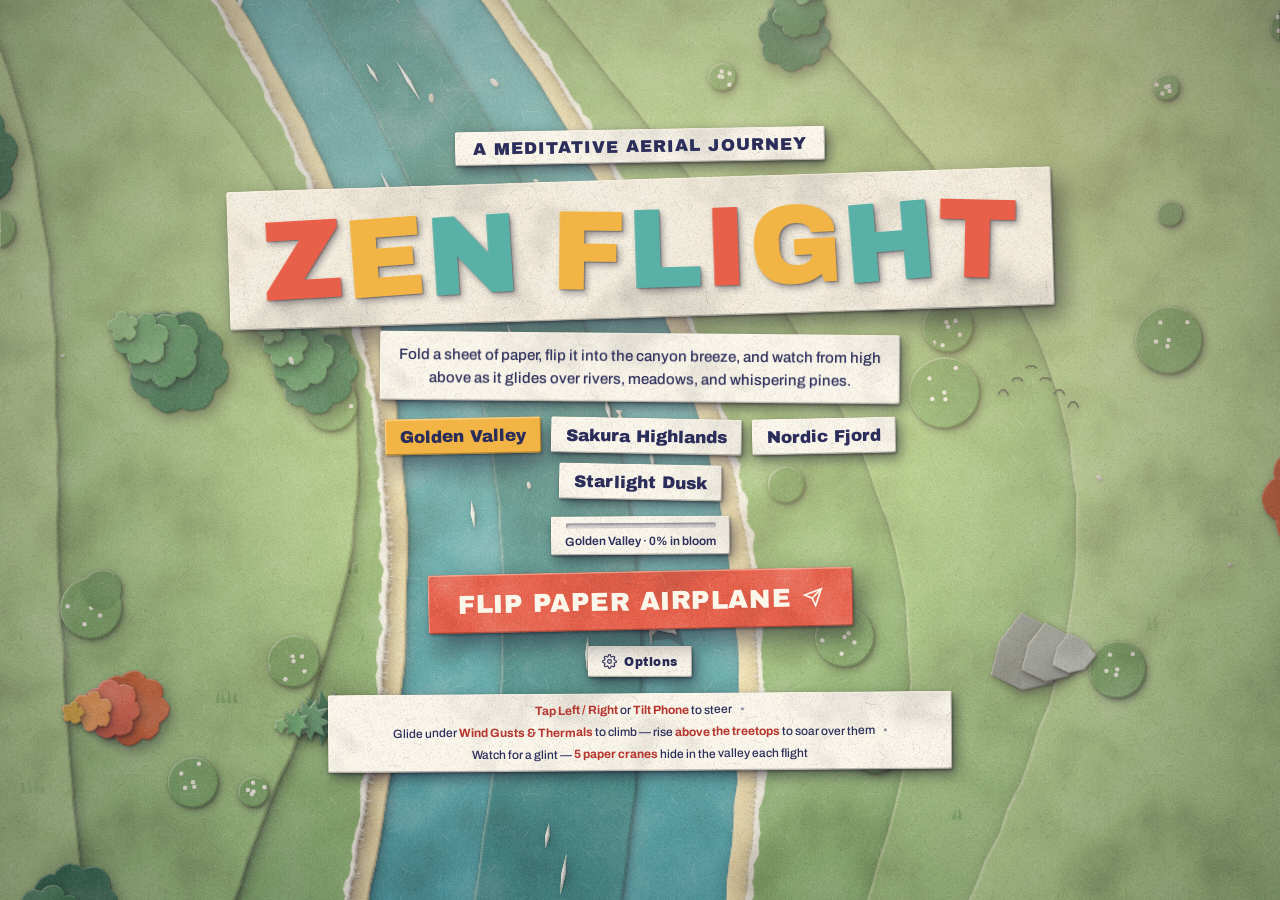
==== commit dd9c696b: "ZenFlight: cut-paper diorama restyle, paper sounds, lower launch altitude Valley floor, trees, plane" ====
--- a/zenflight/index.html
+++ b/zenflight/index.html
@@ -5,12 +5,12 @@
   <meta name="viewport" content="width=device-width, initial-scale=1.0, maximum-scale=1.0, user-scalable=no, viewport-fit=cover" />
   <meta name="apple-mobile-web-app-capable" content="yes" />
   <meta name="apple-mobile-web-app-status-bar-style" content="black-translucent" />
-  <meta name="theme-color" content="#d7e6de" />
+  <meta name="theme-color" content="#2b2d5a" />
   <title>Zen Flight — A Peaceful Paper Airplane Journey</title>
   <link rel="preconnect" href="https://fonts.googleapis.com">
   <link rel="preconnect" href="https://fonts.gstatic.com" crossorigin>
-  <link href="https://fonts.googleapis.com/css2?family=Cormorant+Garamond:ital,wght@0,400;0,600;1,400&family=Plus+Jakarta+Sans:wght@300;400;500;600&display=swap" rel="stylesheet">
-  <link rel="stylesheet" href="styles.css" />
+  <link href="https://fonts.googleapis.com/css2?family=Archivo+Black&family=Archivo:wght@400;500;600&display=block" rel="stylesheet">
+  <link rel="stylesheet" href="styles.css?v=paper5" />
 </head>
 <body>
   <div id="game-container">
@@ -184,6 +184,9 @@
     </section>
   </div>
 
-  <script src="game.js"></script>
+  <script src="harness.js?v=paper5"></script>
+  <script src="sound.js?v=paper5"></script>
+  <script src="paperkit.js?v=paper5"></script>
+  <script src="game.js?v=paper5"></script>
 </body>
 </html>
--- a/zenflight/styles.css
+++ b/zenflight/styles.css
@@ -836,3 +836,299 @@
 .overlay-screen .title-card {
   margin: auto 0;
 }
+
+/* =====================================================================
+   CUT-PAPER DIORAMA THEME
+   Every UI piece is a cut sheet: card colour + fibre texture (--fibre is set
+   from the paper kit at start-up), a lit top-left edge, a dark bottom-right
+   edge and a two-part drop shadow onto whatever is behind it.
+   ===================================================================== */
+:root {
+  --cream: #f3ecdc;
+  --cream-hi: #fbf6ea;
+  --ink: #2b2d5a;
+  --coral: #e8604a;
+  --gold: #f2b545;
+  --teal: #58b0a6;
+  --text-primary: #2b2d5a;
+  --text-secondary: #4c5590;
+  --accent-warm: #e8604a;
+  --accent-warm-hover: #d9473b;
+  --font-serif: 'Archivo Black', 'Arial Black', Impact, sans-serif;
+  --font-sans: 'Archivo', 'Helvetica Neue', Arial, sans-serif;
+  --font-cut: 'Archivo Black', 'Arial Black', Impact, sans-serif;
+  --fibre: none;
+  --sheet-shadow: 0.8px 1.4px 2.5px rgba(10, 6, 20, 0.38), 4px 5.6px 13px rgba(14, 10, 30, 0.5);
+  --sheet-shadow-high: 0.8px 1.4px 2.5px rgba(10, 6, 20, 0.38), 8px 12px 26px rgba(14, 10, 30, 0.5);
+  --sheet-rim: inset 1.3px 1.6px 0 rgba(255, 247, 232, 0.38), inset -1.1px -1.3px 0 rgba(0, 0, 0, 0.28);
+}
+html, body { background-color: #2b2d5a; }
+#atmosphere-overlay { display: none; } /* the canvas runs the lamp light and vignette itself */
+
+.stat-pill, .whisper, .breeze-zone, .biome-chip, .primary-btn, .secondary-btn, .subtitle-eyebrow,
+.title-description, .controls-footnote, .options-menu summary, .options-list, .bloom-mini,
+.title-card.compact, .main-title, .new-record-badge, .summary-item {
+  background-image: var(--fibre);
+  background-size: 340px 340px;
+  backdrop-filter: none;
+  -webkit-backdrop-filter: none;
+  border: none;
+  box-shadow: var(--sheet-shadow), var(--sheet-rim);
+}
+
+/* ---- HUD: paper tags with a number tile ---- */
+.hud-stats { gap: clamp(8px, 1.6vw, 22px); }
+.stat-pill {
+  background-color: var(--cream-hi);
+  border-radius: 3px;
+  padding: 6px 8px 6px 14px;
+  align-items: center;
+  gap: 10px;
+}
+.stat-pill:nth-child(1) { transform: rotate(-1.2deg); }
+.stat-pill:nth-child(2) { transform: rotate(0.6deg); }
+.stat-pill:nth-child(3) { transform: rotate(-0.5deg); }
+.stat-label {
+  font-family: var(--font-cut);
+  font-weight: 400;
+  font-size: clamp(11px, 1.5vw, 19px);
+  letter-spacing: 0.04em;
+  color: var(--ink);
+}
+.stat-value {
+  font-family: var(--font-cut);
+  font-weight: 400;
+  font-size: clamp(17px, 2.5vw, 32px);
+  line-height: 1;
+  color: var(--coral);
+  background-color: var(--cream);
+  background-image: var(--fibre);
+  background-size: 340px 340px;
+  padding: 5px 9px 4px;
+  border-radius: 2px;
+  box-shadow: 0.8px 1.4px 2.5px rgba(10, 6, 20, 0.38), 2.5px 3.6px 8px rgba(14, 10, 30, 0.4), var(--sheet-rim);
+  transform: rotate(1.4deg);
+  display: inline-block;
+}
+.stat-pill:nth-child(3) .stat-value { color: #c98a1c; }
+.stat-pill.low-altitude { background-color: #f6c7b8; }
+.stat-pill.low-altitude .stat-value, .stat-pill.low-altitude .stat-label { color: #b5372f; }
+.stat-pill.above-trees { background-color: #cfe8e2; border: none; }
+.stat-pill.above-trees .stat-label { color: #2f7f86; }
+/* a swapped tile: the new number drops on */
+.stat-value.tile-pop { animation: tile-pop 0.38s cubic-bezier(0.34, 1.56, 0.64, 1); }
+@keyframes tile-pop { 0% { transform: translateY(-14px) rotate(-4deg) scale(1.12); } 100% { transform: rotate(1.4deg); } }
+
+/* ---- in-world message: a paper tag dropped onto the scene ---- */
+.whisper {
+  top: auto;
+  bottom: max(104px, calc(env(safe-area-inset-bottom, 0px) + 104px));
+  background-color: var(--cream-hi);
+  border-radius: 3px;
+  padding: 10px 20px 9px;
+  font-family: var(--font-cut);
+  font-style: normal;
+  font-size: clamp(15px, 2.2vw, 28px);
+  color: var(--ink);
+  box-shadow: var(--sheet-shadow-high), var(--sheet-rim);
+  transform: translate(-50%, -46px) rotate(-3deg) scale(1.06);
+  transition: opacity 0.18s ease, transform 0.4s cubic-bezier(0.34, 1.56, 0.64, 1), box-shadow 0.4s ease;
+}
+.whisper.show { transform: translate(-50%, 0) rotate(-0.7deg); box-shadow: var(--sheet-shadow), var(--sheet-rim); }
+
+/* ---- steering tags ---- */
+.breeze-zone {
+  background-color: var(--cream-hi);
+  border-radius: 3px;
+  font-family: var(--font-cut);
+  font-weight: 400;
+  color: var(--ink);
+}
+.breeze-zone.left-zone { transform: rotate(-1.5deg); }
+.breeze-zone.right-zone { transform: rotate(1.5deg); }
+.breeze-zone small { font-family: var(--font-sans); font-weight: 600; color: #2f7f86; }
+.breeze-icon { color: var(--teal); }
+.breeze-zone.active-gust { background-color: var(--gold); }
+
+/* ---- title card: separate cut pieces dropped on the valley ---- */
+.title-card {
+  background: none;
+  border: none;
+  box-shadow: none;
+  backdrop-filter: none;
+  -webkit-backdrop-filter: none;
+  border-radius: 0;
+  max-width: 640px;
+  display: flex;
+  flex-direction: column;
+  align-items: center;
+  gap: 16px;
+  padding: 20px 8px;
+}
+.title-card > * { margin: 0 !important; }
+.subtitle-eyebrow {
+  display: inline-block;
+  background-color: var(--cream-hi);
+  color: var(--ink);
+  font-family: var(--font-cut);
+  font-weight: 400;
+  font-size: clamp(11px, 1.6vw, 17px);
+  letter-spacing: 0.06em;
+  padding: 8px 18px 7px;
+  border-radius: 2px;
+  transform: rotate(-1deg);
+}
+.main-title {
+  font-family: var(--font-cut);
+  font-weight: 400;
+  font-size: clamp(46px, 11vw, 112px);
+  line-height: 1;
+  letter-spacing: 0.01em;
+  text-transform: uppercase;
+  background-color: var(--cream);
+  padding: 0.14em 0.3em 0.1em;
+  border-radius: 3px;
+  transform: rotate(-1.8deg);
+  box-shadow: var(--sheet-shadow-high), var(--sheet-rim);
+  white-space: nowrap;
+}
+.main-title .cut {
+  display: inline-block;
+  color: var(--coral);
+  text-shadow: 0.8px 1.4px 1.5px rgba(10, 6, 20, 0.38), 2.5px 3.6px 6px rgba(14, 10, 30, 0.34), -0.6px -0.8px 0 rgba(255, 247, 232, 0.35);
+  animation: cut-drop 0.38s cubic-bezier(0.34, 1.56, 0.64, 1) both;
+}
+.main-title .cut:nth-child(3n + 2) { color: var(--gold); }
+.main-title .cut:nth-child(3n) { color: var(--teal); }
+.main-title .cut.gap { width: 0.28em; }
+@keyframes cut-drop { 0% { opacity: 0; transform: translateY(-70px) scale(1.08) rotate(var(--rot, 0deg)); } 25% { opacity: 1; } 100% { opacity: 1; transform: rotate(var(--rot, 0deg)); } }
+.title-description {
+  background-color: var(--cream-hi);
+  color: var(--ink);
+  font-family: var(--font-sans);
+  font-weight: 500;
+  font-size: 15px;
+  line-height: 1.5;
+  padding: 12px 18px;
+  border-radius: 2px;
+  max-width: 520px;
+  transform: rotate(0.5deg);
+}
+.biome-selector { gap: 10px; justify-content: center; }
+.biome-chip {
+  background-color: var(--cream-hi);
+  color: var(--ink);
+  font-family: var(--font-cut);
+  font-weight: 400;
+  font-size: clamp(12px, 1.7vw, 17px);
+  border-radius: 2px;
+  padding: 9px 15px 8px;
+  transition: transform 0.25s cubic-bezier(0.34, 1.56, 0.64, 1), background-color 0.2s ease;
+}
+.biome-chip:nth-child(odd) { transform: rotate(-1.2deg); }
+.biome-chip:nth-child(even) { transform: rotate(1deg); }
+.biome-chip:hover { background-color: #fff9ec; transform: translateY(-2px) rotate(0deg); }
+.biome-chip.active { background-color: var(--gold); color: var(--ink); box-shadow: var(--sheet-shadow-high), var(--sheet-rim); }
+.bloom-mini { background-color: var(--cream-hi); padding: 7px 14px; border-radius: 2px; color: var(--ink); font-weight: 600; transform: rotate(-0.4deg); }
+.bloom-bar { background: rgba(43, 45, 90, 0.18); border-radius: 2px; box-shadow: inset 1px 1.5px 2px rgba(14, 10, 30, 0.35); }
+.bloom-fill { background: var(--teal); border-radius: 2px; box-shadow: inset 1.3px 1.6px 0 rgba(255, 247, 232, 0.38); }
+.primary-btn {
+  background-color: var(--coral);
+  color: var(--cream-hi);
+  font-family: var(--font-cut);
+  font-weight: 400;
+  font-size: clamp(16px, 2.6vw, 26px);
+  text-transform: uppercase;
+  letter-spacing: 0.02em;
+  border-radius: 3px;
+  padding: 16px 30px 15px;
+  transform: rotate(-1.2deg);
+  box-shadow: var(--sheet-shadow-high), var(--sheet-rim);
+  transition: transform 0.25s cubic-bezier(0.34, 1.56, 0.64, 1), box-shadow 0.25s ease, background-color 0.2s ease;
+}
+.primary-btn:hover { background-color: #ee6f58; transform: translateY(-3px) rotate(-0.4deg) scale(1.02); box-shadow: 0.8px 1.4px 2.5px rgba(10, 6, 20, 0.38), 11px 16px 30px rgba(14, 10, 30, 0.5), var(--sheet-rim); }
+.primary-btn:active { transform: translateY(1px) rotate(-1.2deg) scale(0.99); box-shadow: var(--sheet-shadow), var(--sheet-rim); }
+.options-menu summary { background-color: var(--cream-hi); color: var(--ink); font-family: var(--font-cut); font-weight: 400; border-radius: 2px; padding: 8px 14px; }
+.options-list { background-color: var(--cream-hi); border-radius: 3px; padding: 6px; }
+.option-row { background: none; border: none; border-radius: 2px; }
+.option-row:hover { background: rgba(43, 45, 90, 0.08); }
+.option-text strong { font-family: var(--font-cut); font-weight: 400; color: var(--ink); }
+.option-text small { color: var(--text-secondary); }
+.switch { background: rgba(43, 45, 90, 0.25); border-radius: 3px; box-shadow: inset 1px 1.5px 2px rgba(14, 10, 30, 0.35); }
+.switch::after { border-radius: 2px; background: var(--cream-hi); box-shadow: 0.8px 1.4px 2.5px rgba(10, 6, 20, 0.45); }
+.option-row[aria-checked="true"] .switch { background: var(--teal); }
+.controls-footnote { background-color: var(--cream-hi); color: var(--ink); padding: 10px 16px; border-radius: 2px; font-weight: 500; transform: rotate(-0.4deg); }
+.controls-footnote strong { color: #b5372f; }
+
+/* ---- landing: one cream results card, numbers as digit tiles ---- */
+.title-card.compact {
+  background-color: var(--cream-hi);
+  border-radius: 3px;
+  padding: 30px 28px 26px;
+  max-width: 600px;
+  gap: 18px;
+  transform: rotate(-0.4deg);
+  box-shadow: 0.8px 1.4px 2.5px rgba(10, 6, 20, 0.38), 6.3px 9.2px 20px rgba(14, 10, 30, 0.5), var(--sheet-rim);
+}
+.overlay-screen.active .title-card.compact { animation: card-drop 0.45s cubic-bezier(0.34, 1.56, 0.64, 1) both; }
+@keyframes card-drop { 0% { transform: translateY(-80px) rotate(-2.5deg) scale(1.06); } 100% { transform: rotate(-0.4deg); } }
+.title-card.compact .subtitle-eyebrow { background-color: var(--teal); color: var(--cream-hi); }
+.secondary-title { font-family: var(--font-cut); font-weight: 400; font-size: clamp(30px, 6vw, 52px); line-height: 1; text-transform: uppercase; color: var(--ink); }
+.new-record-badge { background-color: var(--gold); color: var(--ink); font-family: var(--font-cut); font-weight: 400; text-transform: uppercase; border-radius: 2px; padding: 8px 14px 7px; transform: rotate(2deg); }
+.summary-grid { width: 100%; gap: 12px; }
+.summary-item { background: none; box-shadow: none; border-radius: 0; padding: 6px 2px; position: relative; }
+.summary-num { font-family: var(--font-cut); font-weight: 400; font-size: clamp(26px, 5.4vw, 50px); line-height: 1; color: var(--teal); display: flex; justify-content: center; flex-wrap: nowrap; gap: 1px; position: relative; z-index: 1; }
+.summary-item:nth-child(1) .summary-num { color: var(--coral); font-size: clamp(30px, 6.6vw, 64px); }
+.summary-item:nth-child(2) .summary-num { color: #c98a1c; }
+.summary-num .tile {
+  display: inline-block;
+  background-color: var(--cream);
+  background-image: var(--fibre);
+  background-size: 340px 340px;
+  padding: 0.12em 0.1em 0.06em;
+  border-radius: 2px;
+  box-shadow: 0.8px 1.4px 2.5px rgba(10, 6, 20, 0.38), 3.2px 4.5px 10px rgba(14, 10, 30, 0.42), var(--sheet-rim);
+  animation: cut-drop 0.34s cubic-bezier(0.34, 1.56, 0.64, 1) both;
+}
+.summary-num .tile.gap { background: none; box-shadow: none; width: 0.2em; padding: 0; }
+.summary-lbl { font-family: var(--font-cut); font-weight: 400; font-size: clamp(10px, 1.6vw, 15px); text-transform: uppercase; letter-spacing: 0.03em; color: var(--ink); margin-top: 10px; display: block; }
+/* new record: a gold sunburst pops up behind the distance */
+.summary-item.record-highlight { background: none; }
+.summary-grid:has(.record-highlight) .summary-item:nth-child(1)::before {
+  content: "";
+  position: absolute;
+  left: 50%; top: 38%;
+  width: 150%; aspect-ratio: 1;
+  transform: translate(-50%, -50%) rotate(12deg);
+  background: var(--gold) var(--fibre);
+  background-size: 340px 340px;
+  clip-path: polygon(50% 0%, 56% 21%, 69% 4%, 67% 26%, 85% 15%, 76% 35%, 96% 31%, 81% 46%, 100% 50%, 81% 55%, 96% 69%, 76% 66%, 85% 85%, 67% 75%, 69% 96%, 56% 80%, 50% 100%, 44% 80%, 31% 96%, 33% 75%, 15% 85%, 24% 66%, 4% 69%, 19% 55%, 0% 50%, 19% 46%, 4% 31%, 24% 35%, 15% 15%, 33% 26%, 31% 4%, 44% 21%);
+  animation: burst-pop 0.35s 0.5s cubic-bezier(0.34, 1.56, 0.64, 1) both;
+  z-index: 0;
+}
+@keyframes burst-pop { 0% { transform: translate(-50%, -50%) rotate(-10deg) scale(0.2); opacity: 0; } 100% { transform: translate(-50%, -50%) rotate(12deg) scale(1); opacity: 1; } }
+.crane-icon svg { width: 30px; height: 30px; fill: rgba(43, 45, 90, 0.16); }
+.crane-icon.found svg { fill: var(--cream); filter: drop-shadow(0.8px 1.4px 1.2px rgba(10, 6, 20, 0.45)) drop-shadow(2.5px 3.6px 4px rgba(14, 10, 30, 0.4)); }
+.crane-note, .bloom-head, .bloom-foot { color: var(--ink); font-weight: 600; }
+.bloom-panel { width: 100%; }
+.action-row { gap: 14px; }
+.secondary-btn { background-color: var(--cream); color: var(--ink); font-family: var(--font-cut); font-weight: 400; border-radius: 2px; transform: rotate(0.6deg); }
+.secondary-btn strong { color: #2f7f86; }
+.secondary-btn:hover { background-color: #fff9ec; transform: translateY(-2px) rotate(0deg); }
+
+@media (max-width: 640px) {
+  .stat-pill { flex-direction: column; gap: 3px; padding: 5px 7px; }
+  .title-card { gap: 12px; padding: 12px 4px; border-radius: 0; }
+  .title-card.compact { padding: 22px 16px 18px; border-radius: 3px; gap: 14px; }
+  .title-description { font-size: 13px; padding: 9px 14px; }
+  .controls-footnote { font-size: 11.5px; }
+  .whisper { white-space: normal; text-align: center; width: max-content; }
+}
+@media (max-height: 520px) {
+  .title-card { gap: 8px; padding: 8px 4px; }
+  .main-title { font-size: clamp(34px, 12vh, 60px); }
+  .title-description { display: none; }
+}
+@media (prefers-reduced-motion: reduce) {
+  .main-title .cut, .summary-num .tile, .overlay-screen.active .title-card.compact, .stat-value.tile-pop { animation: none; }
+}
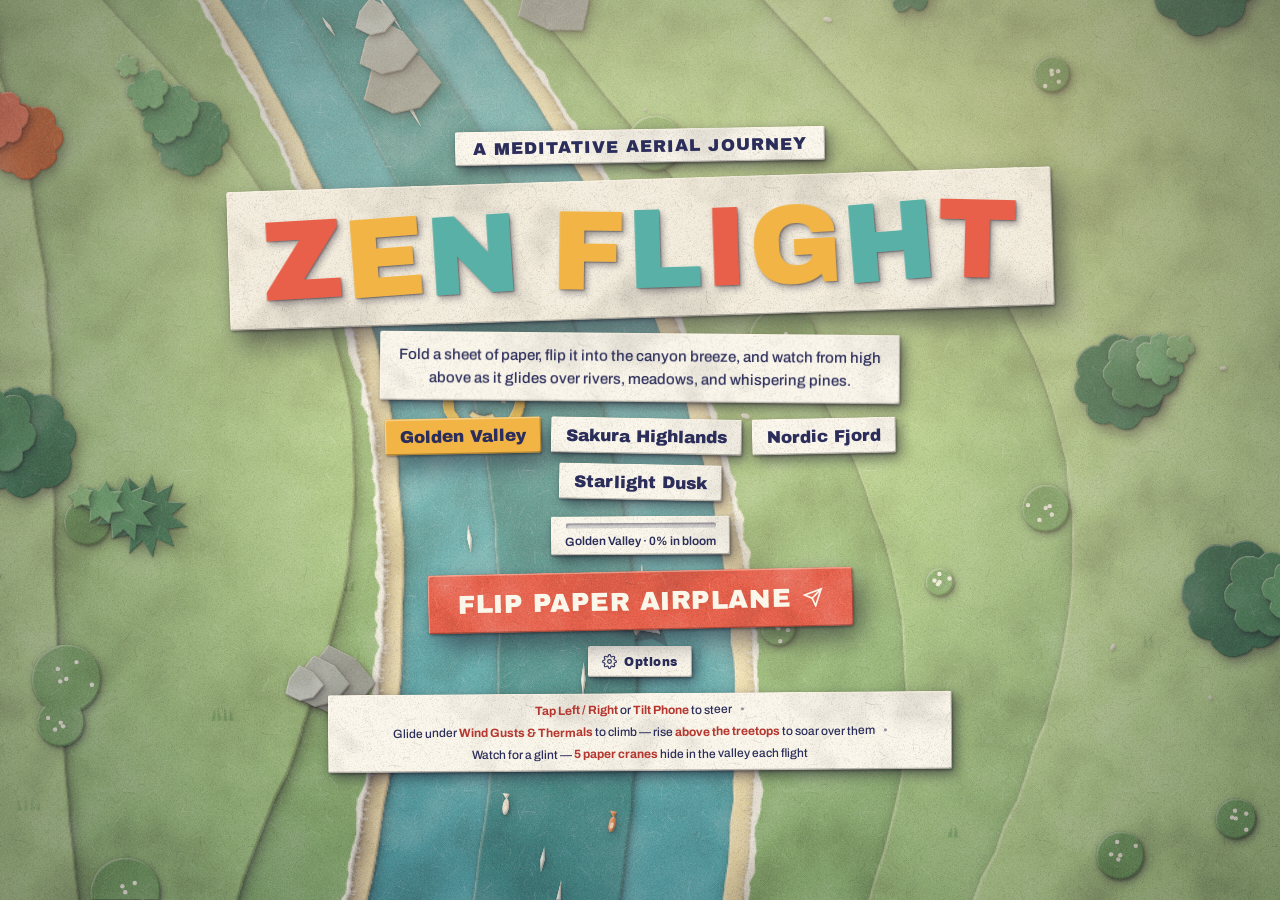
==== commit 86ff10bd: "ZenFlight: slightly more wind rings (30% -> 35% chance per band) Co-Authored-By: Claude Fable 5.2 <n" ====
--- a/zenflight/index.html
+++ b/zenflight/index.html
@@ -10,7 +10,7 @@
   <link rel="preconnect" href="https://fonts.googleapis.com">
   <link rel="preconnect" href="https://fonts.gstatic.com" crossorigin>
   <link href="https://fonts.googleapis.com/css2?family=Archivo+Black&family=Archivo:wght@400;500;600&display=block" rel="stylesheet">
-  <link rel="stylesheet" href="styles.css?v=paper5" />
+  <link rel="stylesheet" href="styles.css?v=paper6" />
 </head>
 <body>
   <div id="game-container">
@@ -184,9 +184,9 @@
     </section>
   </div>
 
-  <script src="harness.js?v=paper5"></script>
-  <script src="sound.js?v=paper5"></script>
-  <script src="paperkit.js?v=paper5"></script>
-  <script src="game.js?v=paper5"></script>
+  <script src="harness.js?v=paper6"></script>
+  <script src="sound.js?v=paper6"></script>
+  <script src="paperkit.js?v=paper6"></script>
+  <script src="game.js?v=paper6"></script>
 </body>
 </html>
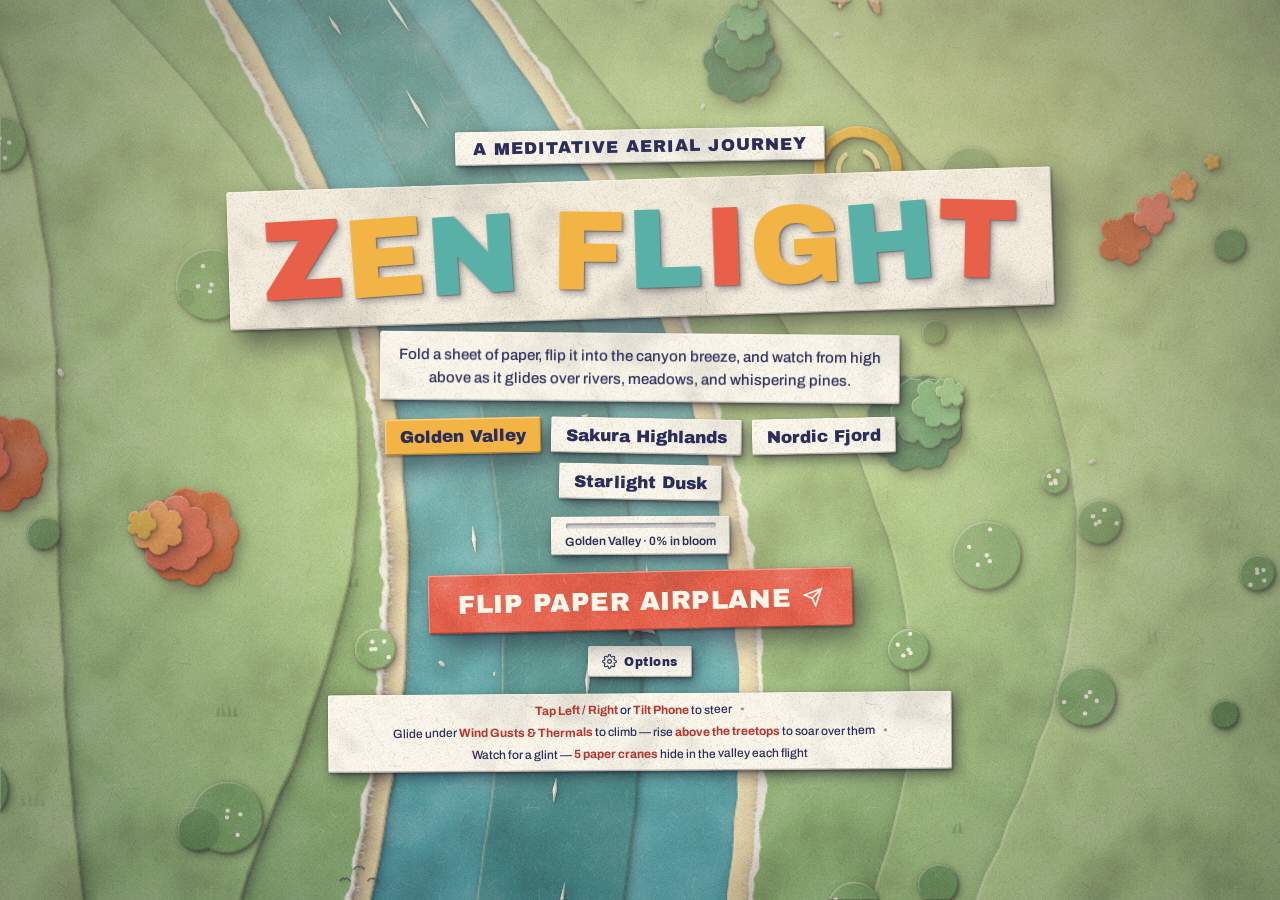
==== commit 537754f4: "ZenFlight: cut-paper airplane app icon, favicon and web app manifest Co-Authored-By: Claude Fable 5." ====
--- a/zenflight/index.html
+++ b/zenflight/index.html
@@ -6,6 +6,11 @@
   <meta name="apple-mobile-web-app-capable" content="yes" />
   <meta name="apple-mobile-web-app-status-bar-style" content="black-translucent" />
   <meta name="theme-color" content="#2b2d5a" />
+  <meta name="apple-mobile-web-app-title" content="Zen Flight" />
+  <link rel="icon" type="image/png" sizes="32x32" href="favicon-32.png?v=1" />
+  <link rel="icon" type="image/png" sizes="192x192" href="icon-192.png?v=1" />
+  <link rel="apple-touch-icon" sizes="180x180" href="apple-touch-icon.png?v=1" />
+  <link rel="manifest" href="manifest.webmanifest" />
   <title>Zen Flight — A Peaceful Paper Airplane Journey</title>
   <link rel="preconnect" href="https://fonts.googleapis.com">
   <link rel="preconnect" href="https://fonts.gstatic.com" crossorigin>
